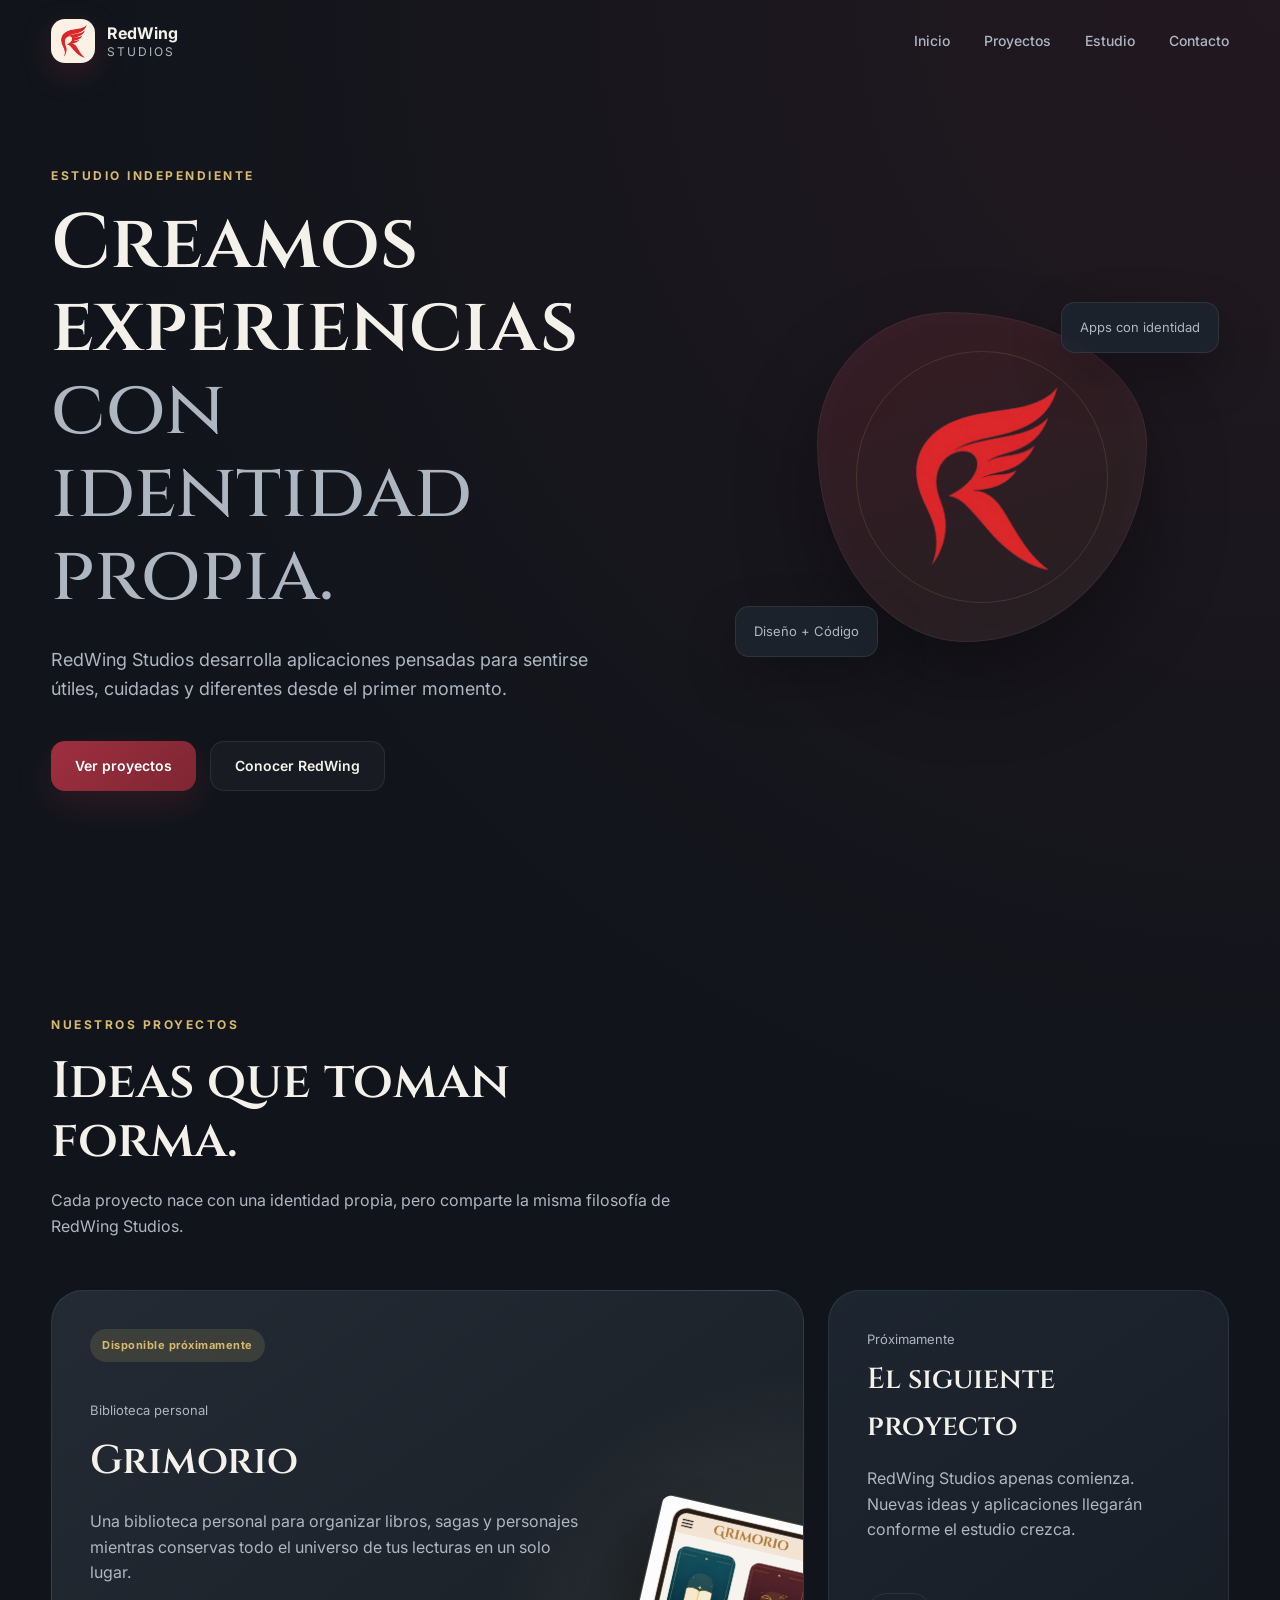
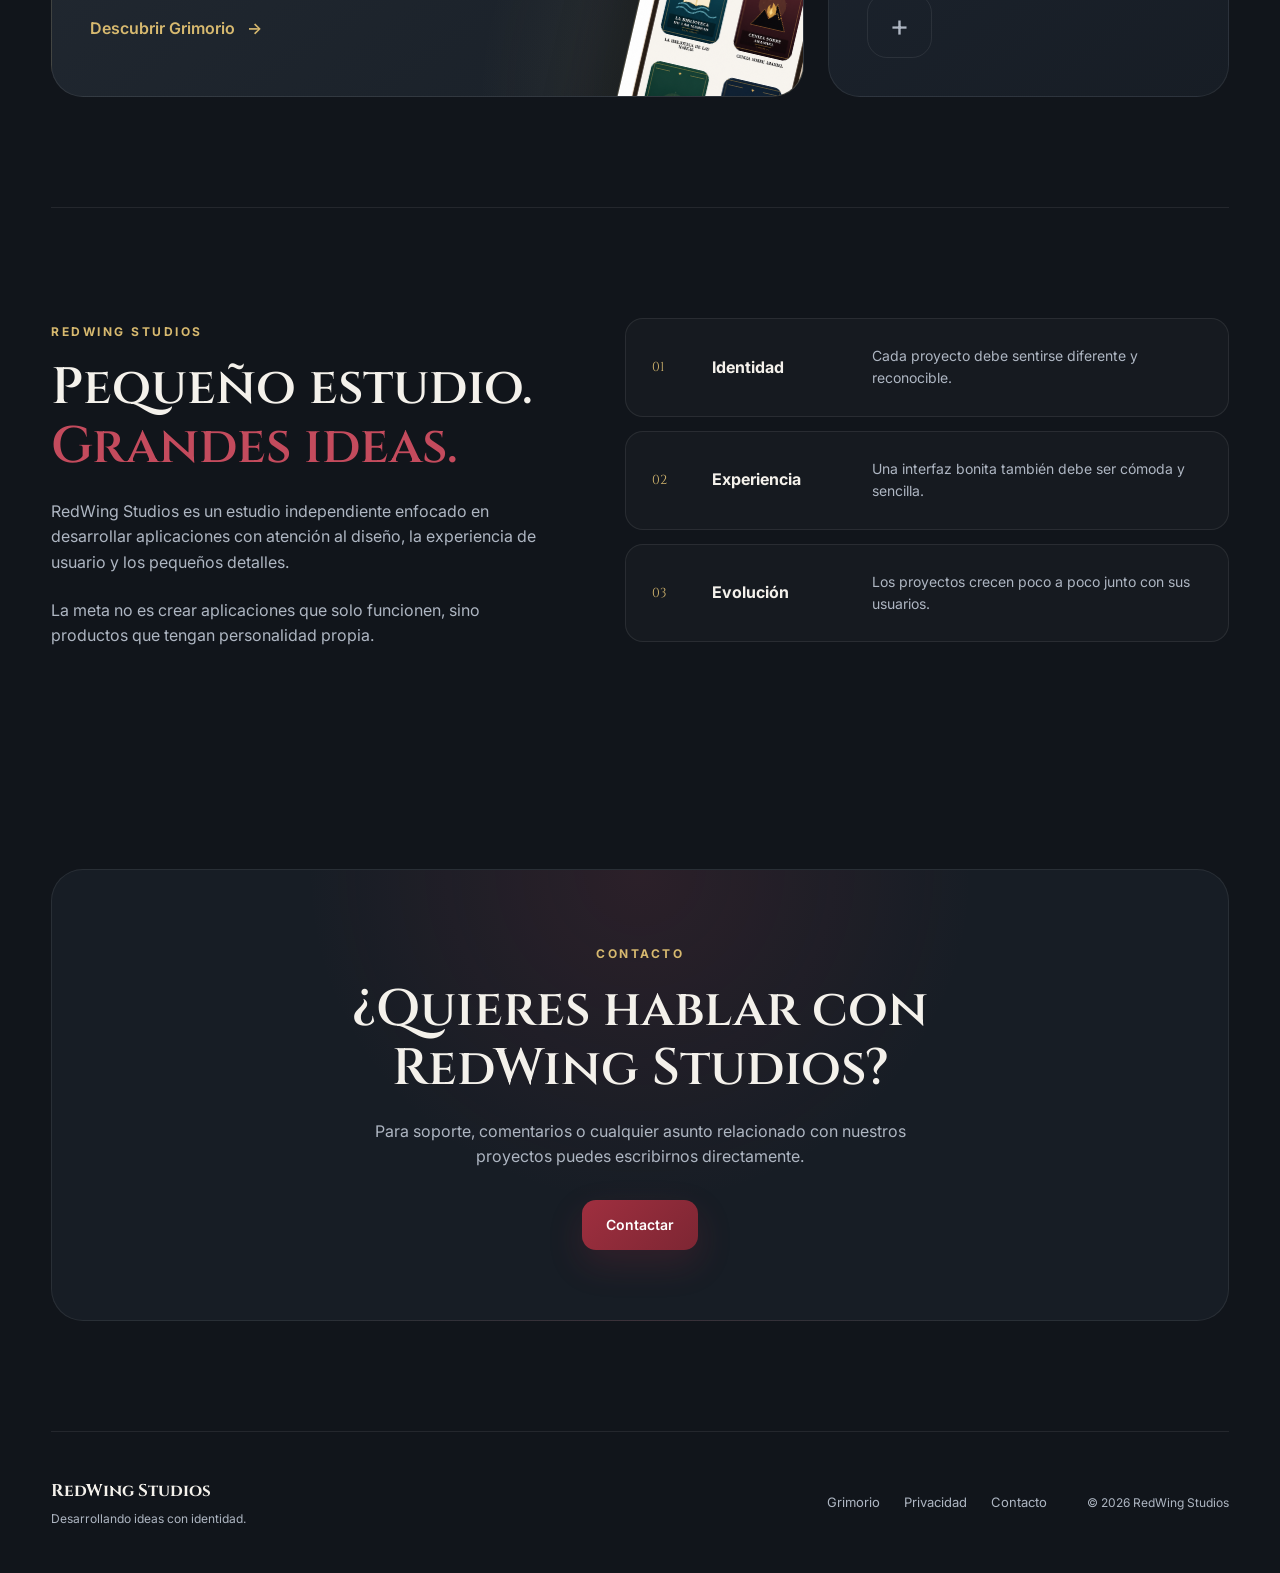
==== index.html @ 54a21e0b "Primer commit v 1.0.1" ====
<!DOCTYPE html>
<html lang="es">
<head>
    <meta charset="UTF-8">

    <meta name="viewport" content="width=device-width, initial-scale=1.0">

    <title>RedWing Studios</title>

    <meta
        name="description"
        content="RedWing Studios es un estudio independiente dedicado al desarrollo de aplicaciones con identidad, diseño cuidado y una experiencia de usuario sencilla."
    >

    <meta name="theme-color" content="#11151b">

    <!-- Open Graph -->
    <meta property="og:title" content="RedWing Studios">

    <meta
        property="og:description"
        content="Aplicaciones con identidad propia, diseño cuidado y atención a los pequeños detalles."
    >

    <meta property="og:type" content="website">

    <!-- Se puede activar cuando la web tenga URL pública -->
    <!--
    <meta property="og:url" content="https://redwingstudios.com/">
    <meta property="og:image" content="https://redwingstudios.com/src/redwing_social.png">
    -->

    <!-- Favicon -->
    <link
        rel="icon"
        type="image/png"
        href="src/redwing_logo_nobg.png"
    >

    <!-- CSS -->
    <link
        rel="stylesheet"
        href="css/styles.css"
    >

    <!-- Google Fonts -->
    <link
        rel="preconnect"
        href="https://fonts.googleapis.com"
    >

    <link
        rel="preconnect"
        href="https://fonts.gstatic.com"
        crossorigin
    >

    <link
        href="https://fonts.googleapis.com/css2?family=Cinzel:wght@500;600;700&family=Inter:wght@400;500;600;700&display=swap"
        rel="stylesheet"
    >
</head>


<body>


<!-- =========================
     NAVBAR
========================= -->

<header class="navbar">

    <a
        href="#inicio"
        class="brand"
        aria-label="Ir al inicio de RedWing Studios"
    >

        <div class="brand-icon">

            <img
                src="src/redwing_logo.png"
                alt="Logotipo de RedWing Studios"
            >

        </div>


        <div class="brand-text">

            <span class="brand-name">
                RedWing
            </span>

            <span class="brand-subtitle">
                Studios
            </span>

        </div>

    </a>


    <nav
        class="nav-links"
        id="mainNavigation"
        aria-label="Navegación principal"
    >

        <a href="#inicio">
            Inicio
        </a>

        <a href="#proyectos">
            Proyectos
        </a>

        <a href="#estudio">
            Estudio
        </a>

        <a href="#contacto">
            Contacto
        </a>

    </nav>


    <button
        class="menu-button"
        id="menuButton"
        type="button"
        aria-label="Abrir menú"
        aria-controls="mainNavigation"
        aria-expanded="false"
    >
        ☰
    </button>

</header>



<main>


    <!-- =========================
         HERO
    ========================= -->

    <section
        class="hero"
        id="inicio"
    >

        <div class="hero-content">

            <span class="eyebrow">
                ESTUDIO INDEPENDIENTE
            </span>


            <h1>
                Creamos experiencias

                <span>
                    con identidad propia.
                </span>
            </h1>


            <p>
                RedWing Studios desarrolla aplicaciones pensadas para sentirse
                útiles, cuidadas y diferentes desde el primer momento.
            </p>


            <div class="hero-actions">

                <a
                    href="#proyectos"
                    class="button primary"
                >
                    Ver proyectos
                </a>


                <a
                    href="#estudio"
                    class="button secondary"
                >
                    Conocer RedWing
                </a>

            </div>

        </div>



        <div class="hero-visual">

            <div class="wing-symbol">

                <img
                    src="src/redwing_logo_nobg.png"
                    alt="Símbolo de RedWing Studios"
                >

            </div>


            <div class="floating-card card-one">
                Apps con identidad
            </div>


            <div class="floating-card card-two">
                Diseño + Código
            </div>

        </div>

    </section>



    <!-- =========================
         PROYECTOS
    ========================= -->

    <section
        class="section projects"
        id="proyectos"
    >

        <div class="section-heading">

            <span class="eyebrow">
                NUESTROS PROYECTOS
            </span>


            <h2>
                Ideas que toman forma.
            </h2>


            <p>
                Cada proyecto nace con una identidad propia, pero comparte
                la misma filosofía de RedWing Studios.
            </p>

        </div>



        <div class="projects-grid">


            <!-- GRIMORIO -->

            <article class="project-card grimorio-card">

                <div class="project-badge">
                    Disponible próximamente
                </div>


                <div class="project-content">

                    <span class="project-type">
                        Biblioteca personal
                    </span>


                    <h3>
                        Grimorio
                    </h3>


                    <p>
                        Una biblioteca personal para organizar libros,
                        sagas y personajes mientras conservas todo el
                        universo de tus lecturas en un solo lugar.
                    </p>


                    <a
                        href="grimorio/index.html"
                        class="project-link"
                        aria-label="Descubrir Grimorio"
                    >

                        Descubrir Grimorio

                        <span aria-hidden="true">
                            →
                        </span>

                    </a>

                </div>


                <div
                    class="project-decoration"
                    aria-hidden="true"
                >

                    <div class="book-shape"></div>

                </div>

            </article>



            <!-- FUTURO -->

            <article class="project-card future-card">

                <div class="project-content">

                    <span class="project-type">
                        Próximamente
                    </span>


                    <h3>
                        El siguiente proyecto
                    </h3>


                    <p>
                        RedWing Studios apenas comienza. Nuevas ideas
                        y aplicaciones llegarán conforme el estudio crezca.
                    </p>

                </div>


                <div
                    class="future-symbol"
                    aria-hidden="true"
                >
                    +
                </div>

            </article>


        </div>

    </section>



    <!-- =========================
         ESTUDIO
    ========================= -->

    <section
        class="section studio"
        id="estudio"
    >

        <div class="studio-grid">


            <div class="studio-copy">

                <span class="eyebrow">
                    REDWING STUDIOS
                </span>


                <h2>
                    Pequeño estudio.

                    <span>
                        Grandes ideas.
                    </span>
                </h2>


                <p>
                    RedWing Studios es un estudio independiente enfocado
                    en desarrollar aplicaciones con atención al diseño,
                    la experiencia de usuario y los pequeños detalles.
                </p>


                <p>
                    La meta no es crear aplicaciones que solo funcionen,
                    sino productos que tengan personalidad propia.
                </p>

            </div>



            <div class="values">


                <div class="value-card">

                    <span>
                        01
                    </span>

                    <h3>
                        Identidad
                    </h3>

                    <p>
                        Cada proyecto debe sentirse diferente y reconocible.
                    </p>

                </div>



                <div class="value-card">

                    <span>
                        02
                    </span>

                    <h3>
                        Experiencia
                    </h3>

                    <p>
                        Una interfaz bonita también debe ser cómoda y sencilla.
                    </p>

                </div>



                <div class="value-card">

                    <span>
                        03
                    </span>

                    <h3>
                        Evolución
                    </h3>

                    <p>
                        Los proyectos crecen poco a poco junto con sus usuarios.
                    </p>

                </div>


            </div>

        </div>

    </section>



    <!-- =========================
         CONTACTO
    ========================= -->

    <section
        class="section contact"
        id="contacto"
    >

        <div class="contact-box">

            <span class="eyebrow">
                CONTACTO
            </span>


            <h2>
                ¿Quieres hablar con RedWing Studios?
            </h2>


            <p>
                Para soporte, comentarios o cualquier asunto relacionado
                con nuestros proyectos puedes escribirnos directamente.
            </p>


            <a
                href="mailto:redwingstudios805@gmail.com"
                class="button primary"
            >
                Contactar
            </a>

        </div>

    </section>


</main>



<!-- =========================
     FOOTER
========================= -->

<footer>

    <div>

        <strong>
            RedWing Studios
        </strong>

        <p>
            Desarrollando ideas con identidad.
        </p>

    </div>


    <div class="footer-links">

        <a href="grimorio/index.html">
            Grimorio
        </a>

        <a href="privacidad/grimorio.html">
            Privacidad
        </a>

        <a href="mailto:redwingstudios805@gmail.com">
            Contacto
        </a>

    </div>


    <p class="copyright">
        © 2026 RedWing Studios
    </p>

</footer>



<script src="js/main.js"></script>

</body>
</html>
---- css/styles.css ----
/* =========================
   VARIABLES
========================= */

:root {
    --bg-main: #11151b;
    --bg-secondary: #171d25;
    --bg-card: #1d2530;
    --bg-soft: #222b37;

    --text-main: #f4f1eb;
    --text-secondary: #aeb6c2;

    --accent-red: #9f2f3f;
    --accent-red-light: #c44b5d;

    --accent-gold: #d7b96f;
    --accent-gold-soft: rgba(215, 185, 111, 0.15);

    --border: rgba(255, 255, 255, 0.08);

    --radius-small: 12px;
    --radius-medium: 20px;
    --radius-large: 32px;

    --max-width: 1180px;

    --transition: 0.3s ease;
}


/* =========================
   RESET
========================= */

* {
    margin: 0;
    padding: 0;
    box-sizing: border-box;
}

html {
    scroll-behavior: smooth;
}

body {
    min-height: 100vh;

    overflow-x: hidden;

    font-family: "Inter", sans-serif;

    background:
        radial-gradient(
            circle at top right,
            rgba(159, 47, 63, 0.12),
            transparent 35%
        ),
        var(--bg-main);

    color: var(--text-main);

    line-height: 1.6;
}

a {
    text-decoration: none;
    color: inherit;
}

img {
    display: block;
    max-width: 100%;
}

button {
    font-family: inherit;
}

button,
a {
    -webkit-tap-highlight-color: transparent;
}


/* ACCESIBILIDAD */

a:focus-visible,
button:focus-visible {
    outline: 2px solid var(--accent-gold);
    outline-offset: 4px;
}


/* Evita que el navbar tape el inicio de una sección
   cuando se navega mediante enlaces # */

section {
    scroll-margin-top: 25px;
}


/* =========================
   NAVBAR
========================= */

.navbar {
    width: min(92%, var(--max-width));
    height: 82px;

    margin: 0 auto;

    display: flex;
    align-items: center;
    justify-content: space-between;

    position: relative;

    z-index: 100;
}


/* =========================
   BRAND
========================= */

.brand {
    display: flex;
    align-items: center;

    gap: 12px;
}

.brand-icon {
    width: 44px;
    height: 44px;

    flex-shrink: 0;

    display: flex;
    justify-content: center;
    align-items: center;

    border-radius: 14px;

    overflow: hidden;

    background: transparent;

    box-shadow:
        0 10px 30px rgba(159, 47, 63, 0.25);
}

.brand-icon img {
    width: 100%;
    height: 100%;

    object-fit: contain;
}

.brand-text {
    display: flex;
    flex-direction: column;

    line-height: 1;
}

.brand-name {
    font-size: 16px;
    font-weight: 700;
}

.brand-subtitle {
    margin-top: 5px;

    color: var(--text-secondary);

    font-size: 12px;

    text-transform: uppercase;

    letter-spacing: 2px;
}


/* =========================
   NAV LINKS
========================= */

.nav-links {
    display: flex;
    align-items: center;

    gap: 34px;
}

.nav-links a {
    position: relative;

    color: var(--text-secondary);

    font-size: 14px;
    font-weight: 500;

    transition:
        color var(--transition);
}

.nav-links a:hover {
    color: var(--text-main);
}


/* Línea sutil al pasar el mouse */

.nav-links a::after {
    content: "";

    width: 0;
    height: 1px;

    position: absolute;

    left: 0;
    bottom: -5px;

    background: var(--accent-red-light);

    transition:
        width var(--transition);
}

.nav-links a:hover::after {
    width: 100%;
}


/* =========================
   MENU BUTTON
========================= */

.menu-button {
    width: 42px;
    height: 42px;

    display: none;

    justify-content: center;
    align-items: center;

    border: 1px solid transparent;

    border-radius: 12px;

    background: transparent;

    color: var(--text-main);

    font-size: 25px;

    cursor: pointer;

    transition:
        background var(--transition),
        border-color var(--transition);
}

.menu-button:hover {
    background: rgba(255, 255, 255, 0.04);

    border-color: var(--border);
}


/* =========================
   HERO
========================= */

.hero {
    width: min(92%, var(--max-width));

    min-height: calc(100vh - 82px);

    margin: 0 auto;

    display: grid;
    grid-template-columns: 1.1fr 0.9fr;

    align-items: center;

    gap: 80px;

    padding: 80px 0 110px;
}

.hero-content {
    max-width: 650px;
}


/* =========================
   EYEBROW
========================= */

.eyebrow {
    display: inline-block;

    margin-bottom: 18px;

    color: var(--accent-gold);

    font-size: 12px;
    font-weight: 700;

    letter-spacing: 2.5px;
}


/* =========================
   HERO TITLE
========================= */

.hero h1 {
    font-family: "Cinzel", serif;

    font-size: clamp(48px, 6vw, 78px);

    line-height: 1.08;

    font-weight: 600;
}

.hero h1 span {
    display: block;

    color: var(--text-secondary);

    font-weight: 500;
}


/* =========================
   HERO DESCRIPTION
========================= */

.hero-content > p {
    max-width: 580px;

    margin-top: 28px;

    color: var(--text-secondary);

    font-size: 18px;
}


/* =========================
   BUTTONS
========================= */

.hero-actions {
    display: flex;
    flex-wrap: wrap;

    gap: 14px;

    margin-top: 38px;
}

.button {
    min-height: 50px;

    padding: 0 24px;

    display: inline-flex;
    justify-content: center;
    align-items: center;

    border-radius: 14px;

    font-size: 14px;
    font-weight: 600;

    transition:
        transform var(--transition),
        background var(--transition),
        border-color var(--transition),
        box-shadow var(--transition);
}

.button.primary {
    background:
        linear-gradient(
            135deg,
            var(--accent-red),
            #7d2633
        );

    color: white;

    box-shadow:
        0 14px 35px rgba(159, 47, 63, 0.2);
}

.button.primary:hover {
    transform: translateY(-3px);

    box-shadow:
        0 18px 40px rgba(159, 47, 63, 0.3);
}

.button.secondary {
    border: 1px solid var(--border);

    background: rgba(255, 255, 255, 0.03);

    color: var(--text-main);
}

.button.secondary:hover {
    background: rgba(255, 255, 255, 0.07);

    border-color: rgba(255, 255, 255, 0.13);
}


/* =========================
   HERO VISUAL
========================= */

.hero-visual {
    min-height: 520px;

    position: relative;

    display: flex;
    justify-content: center;
    align-items: center;
}


/* =========================
   BIG SYMBOL
========================= */

.wing-symbol {
    width: 330px;
    height: 330px;

    border-radius:
        40% 60% 55% 45% /
        40% 40% 60% 60%;

    display: flex;
    justify-content: center;
    align-items: center;

    position: relative;

    background:
        linear-gradient(
            145deg,
            rgba(159, 47, 63, 0.22),
            rgba(215, 185, 111, 0.06)
        );

    border:
        1px solid rgba(255, 255, 255, 0.06);

    box-shadow:
        inset 0 0 60px rgba(255, 255, 255, 0.02),
        0 40px 80px rgba(0, 0, 0, 0.35);
}

.wing-symbol::before {
    content: "";

    width: 250px;
    height: 250px;

    position: absolute;

    border-radius: 50%;

    border:
        1px solid rgba(215, 185, 111, 0.15);
}

.wing-symbol img {
    width: 75%;
    height: 75%;

    position: relative;

    z-index: 2;

    object-fit: contain;
}


/* =========================
   FLOATING CARDS
========================= */

.floating-card {
    position: absolute;

    padding: 14px 18px;

    border-radius: 14px;

    background:
        rgba(29, 37, 48, 0.85);

    backdrop-filter: blur(18px);
    -webkit-backdrop-filter: blur(18px);

    border: 1px solid var(--border);

    color: var(--text-secondary);

    font-size: 13px;

    box-shadow:
        0 20px 50px rgba(0, 0, 0, 0.25);
}

.card-one {
    top: 85px;
    right: 10px;
}

.card-two {
    bottom: 80px;
    left: 0;
}


/* =========================
   GENERAL SECTIONS
========================= */

.section {
    width: min(92%, var(--max-width));

    margin: 0 auto;

    padding: 110px 0;
}

.section-heading {
    max-width: 640px;

    margin-bottom: 50px;
}

.section-heading h2,
.studio-copy h2,
.contact-box h2 {
    font-family: "Cinzel", serif;

    font-size: clamp(34px, 4vw, 52px);

    line-height: 1.15;

    font-weight: 600;
}

.section-heading > p {
    margin-top: 18px;

    color: var(--text-secondary);
}


/* =========================
   PROJECTS
========================= */

.projects-grid {
    display: grid;

    grid-template-columns: 1.5fr 0.8fr;

    gap: 24px;
}


/* =========================
   PROJECT CARD
========================= */

.project-card {
    min-height: 390px;

    padding: 38px;

    border-radius: var(--radius-large);

    position: relative;

    overflow: hidden;

    border: 1px solid var(--border);

    background:
        linear-gradient(
            145deg,
            var(--bg-card),
            var(--bg-secondary)
        );

    transition:
        transform var(--transition),
        border-color var(--transition);
}

.project-card:hover {
    transform: translateY(-5px);

    border-color:
        rgba(255, 255, 255, 0.13);
}


/* =========================
   GRIMORIO CARD
========================= */

.grimorio-card {
    background:
        radial-gradient(
            circle at bottom right,
            rgba(215, 185, 111, 0.16),
            transparent 38%
        ),
        linear-gradient(
            145deg,
            #232a33,
            #192028
        );
}

.project-badge {
    display: inline-block;

    padding: 8px 12px;

    border-radius: 999px;

    background: var(--accent-gold-soft);

    color: var(--accent-gold);

    font-size: 11px;
    font-weight: 700;

    letter-spacing: 0.5px;
}

.project-content {
    max-width: 540px;

    position: relative;

    z-index: 2;
}

.project-type {
    display: block;

    margin-top: 38px;

    color: var(--text-secondary);

    font-size: 13px;
}

.project-card h3 {
    margin-top: 8px;

    font-family: "Cinzel", serif;

    font-size: 40px;
    font-weight: 600;
}

.project-card p {
    max-width: 500px;

    margin-top: 16px;

    color: var(--text-secondary);
}

.project-link {
    margin-top: 30px;

    display: inline-flex;
    align-items: center;

    gap: 12px;

    color: var(--accent-gold);

    font-weight: 600;

    transition:
        color var(--transition);
}

.project-link span {
    transition:
        transform var(--transition);
}

.project-link:hover span {
    transform: translateX(5px);
}


/* =========================
   GRIMORIO SCREENSHOT
========================= */

.project-decoration {
    width: 280px;
    height: 280px;

    position: absolute;

    right: -40px;
    bottom: -65px;
}

.book-shape {
    width: 190px;
    height: 250px;

    position: absolute;

    right: 20px;
    bottom: 0;

    border-radius:
        12px 24px 24px 12px;

    transform: rotate(13deg);

    background-image:
        url("../src/biblioteca_grimorio.png");

    background-size: cover;

    background-position:
        top center;

    background-repeat: no-repeat;

    border:
        1px solid rgba(215, 185, 111, 0.18);

    box-shadow:
        -20px 30px 50px rgba(0, 0, 0, 0.3);
}


/* =========================
   FUTURE CARD
========================= */

.future-card {
    display: flex;
    flex-direction: column;

    justify-content: space-between;
}

.future-card .project-type {
    margin-top: 0;
}

.future-card h3 {
    font-size: 29px;
}

.future-symbol {
    width: 65px;
    height: 65px;

    margin-top: 50px;

    border-radius: 20px;

    display: flex;
    justify-content: center;
    align-items: center;

    border: 1px solid var(--border);

    color: var(--text-secondary);

    font-size: 30px;
}


/* =========================
   STUDIO
========================= */

.studio {
    border-top:
        1px solid var(--border);
}

.studio-grid {
    display: grid;

    grid-template-columns:
        0.9fr 1.1fr;

    gap: 80px;

    align-items: start;
}

.studio-copy h2 span {
    display: block;

    color: var(--accent-red-light);
}

.studio-copy p {
    max-width: 520px;

    margin-top: 22px;

    color: var(--text-secondary);
}


/* =========================
   VALUES
========================= */

.values {
    display: flex;
    flex-direction: column;

    gap: 14px;
}

.value-card {
    padding: 26px;

    display: grid;

    grid-template-columns:
        50px 150px 1fr;

    align-items: center;

    gap: 10px;

    border:
        1px solid var(--border);

    border-radius: 18px;

    background:
        rgba(255, 255, 255, 0.025);

    transition:
        transform var(--transition),
        background var(--transition);
}

.value-card:hover {
    background:
        rgba(255, 255, 255, 0.045);

    transform: translateX(4px);
}

.value-card > span {
    color: var(--accent-gold);

    font-family: "Cinzel", serif;

    font-size: 13px;
}

.value-card h3 {
    font-size: 16px;
}

.value-card p {
    color: var(--text-secondary);

    font-size: 14px;
}


/* =========================
   CONTACT
========================= */

.contact-box {
    padding: 70px;

    text-align: center;

    border-radius:
        var(--radius-large);

    border:
        1px solid var(--border);

    background:
        radial-gradient(
            circle at top center,
            rgba(159, 47, 63, 0.15),
            transparent 45%
        ),
        var(--bg-secondary);
}

.contact-box h2 {
    max-width: 700px;

    margin: 0 auto;
}

.contact-box p {
    max-width: 600px;

    margin:
        20px auto
        30px;

    color: var(--text-secondary);
}


/* =========================
   FOOTER
========================= */

footer {
    width:
        min(92%, var(--max-width));

    margin: 0 auto;

    padding: 45px 0;

    border-top:
        1px solid var(--border);

    display: grid;

    grid-template-columns:
        1fr auto auto;

    gap: 40px;

    align-items: center;
}

footer strong {
    font-family: "Cinzel", serif;

    font-size: 17px;
}

footer > div:first-child p {
    margin-top: 5px;

    color: var(--text-secondary);

    font-size: 12px;
}

.footer-links {
    display: flex;

    gap: 24px;

    color: var(--text-secondary);

    font-size: 13px;
}

.footer-links a {
    transition:
        color var(--transition);
}

.footer-links a:hover {
    color: var(--text-main);
}

.copyright {
    color: var(--text-secondary);

    font-size: 12px;
}


/* =========================
   TABLET / MOBILE NAV
========================= */

@media (max-width: 900px) {

    .nav-links {
        width: 220px;

        display: none;

        position: absolute;

        top: 72px;
        right: 0;

        padding: 20px;

        flex-direction: column;
        align-items: flex-start;

        gap: 18px;

        border-radius: 18px;

        background:
            rgba(29, 37, 48, 0.97);

        backdrop-filter: blur(16px);
        -webkit-backdrop-filter: blur(16px);

        border:
            1px solid var(--border);

        box-shadow:
            0 20px 40px rgba(0, 0, 0, 0.35);
    }

    .nav-links.active {
        display: flex;
    }

    .nav-links a {
        width: 100%;
    }

    .menu-button {
        display: flex;
    }


    /* HERO */

    .hero {
        grid-template-columns: 1fr;

        min-height: auto;

        padding-top: 80px;

        gap: 30px;
    }

    .hero-visual {
        min-height: 420px;
    }

    .wing-symbol {
        width: 270px;
        height: 270px;
    }

    .wing-symbol::before {
        width: 200px;
        height: 200px;
    }


    /* PROJECTS */

    .projects-grid {
        grid-template-columns: 1fr;
    }


    /* STUDIO */

    .studio-grid {
        grid-template-columns: 1fr;

        gap: 50px;
    }

    .value-card {
        grid-template-columns:
            45px 120px 1fr;
    }


    /* FOOTER */

    footer {
        grid-template-columns: 1fr;

        gap: 22px;
    }
}


/* =========================
   MOBILE
========================= */

@media (max-width: 600px) {

    .navbar {
        height: 72px;
    }


    /* HERO */

    .hero {
        padding:
            60px 0
            85px;
    }

    .hero h1 {
        font-size: 42px;
    }

    .hero-content > p {
        font-size: 16px;
    }

    .hero-actions {
        flex-direction: column;
    }

    .button {
        width: 100%;
    }


    /* HERO VISUAL */

    .hero-visual {
        min-height: 330px;
    }

    .wing-symbol {
        width: 220px;
        height: 220px;
    }

    .wing-symbol::before {
        width: 165px;
        height: 165px;
    }

    .floating-card {
        padding: 10px 13px;

        font-size: 11px;
    }

    .card-one {
        top: 25px;
        right: 0;
    }

    .card-two {
        bottom: 25px;
        left: 0;
    }


    /* SECTIONS */

    .section {
        padding: 80px 0;
    }


    /* PROJECTS */

    .project-card {
        min-height: 360px;

        padding: 27px;
    }

    .project-card h3 {
        font-size: 32px;
    }

    .project-decoration {
        right: -70px;
        bottom: -75px;

        opacity: 0.48;
    }


    /* VALUES */

    .value-card {
        display: block;
    }

    .value-card h3 {
        margin-top: 10px;
    }

    .value-card p {
        margin-top: 7px;
    }


    /* CONTACT */

    .contact-box {
        padding: 45px 25px;
    }


    /* FOOTER */

    .footer-links {
        flex-wrap: wrap;
    }
}


/* =========================
   VERY SMALL DEVICES
========================= */

@media (max-width: 380px) {

    .hero h1 {
        font-size: 36px;
    }

    .brand-subtitle {
        letter-spacing: 1.5px;
    }

    .wing-symbol {
        width: 195px;
        height: 195px;
    }

    .wing-symbol::before {
        width: 145px;
        height: 145px;
    }
}


/* =========================
   REDUCED MOTION
========================= */

@media (prefers-reduced-motion: reduce) {

    html {
        scroll-behavior: auto;
    }

    *,
    *::before,
    *::after {
        transition-duration: 0.01ms !important;
        animation-duration: 0.01ms !important;
        animation-iteration-count: 1 !important;
    }
}
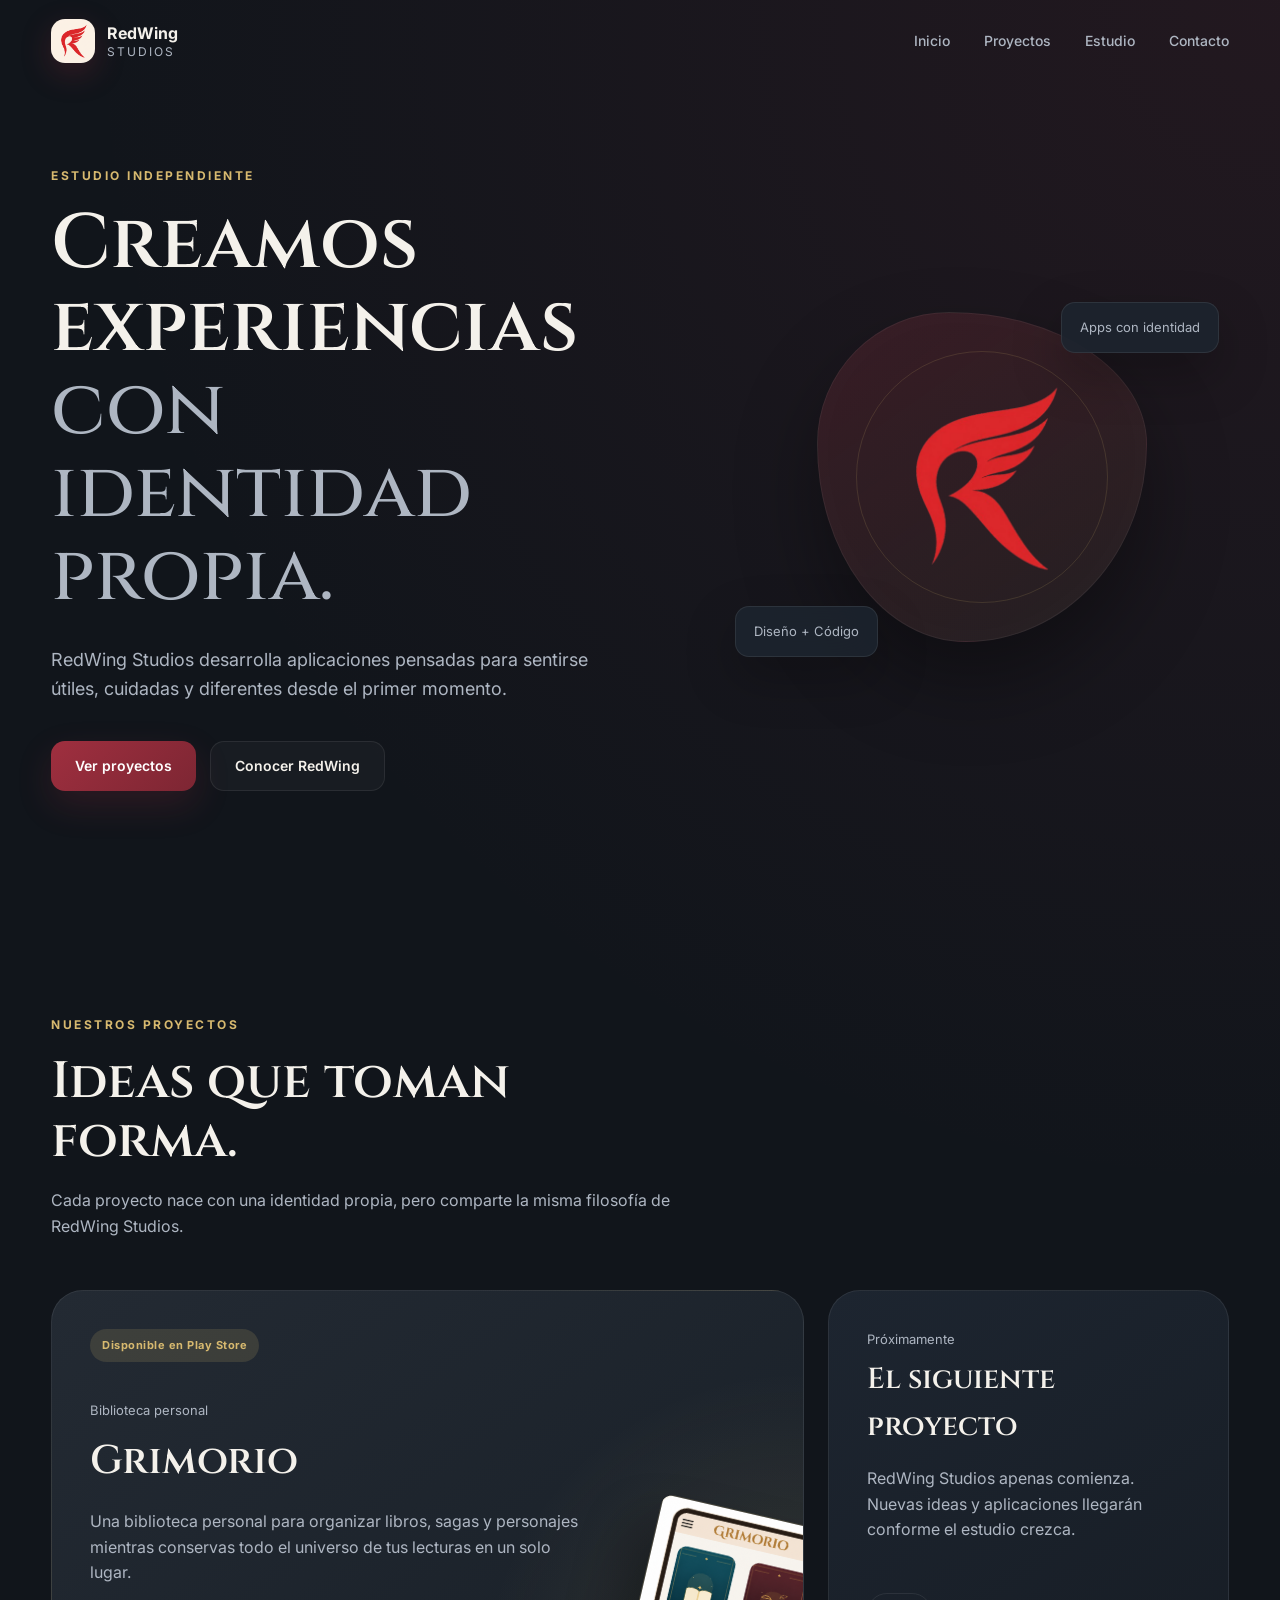
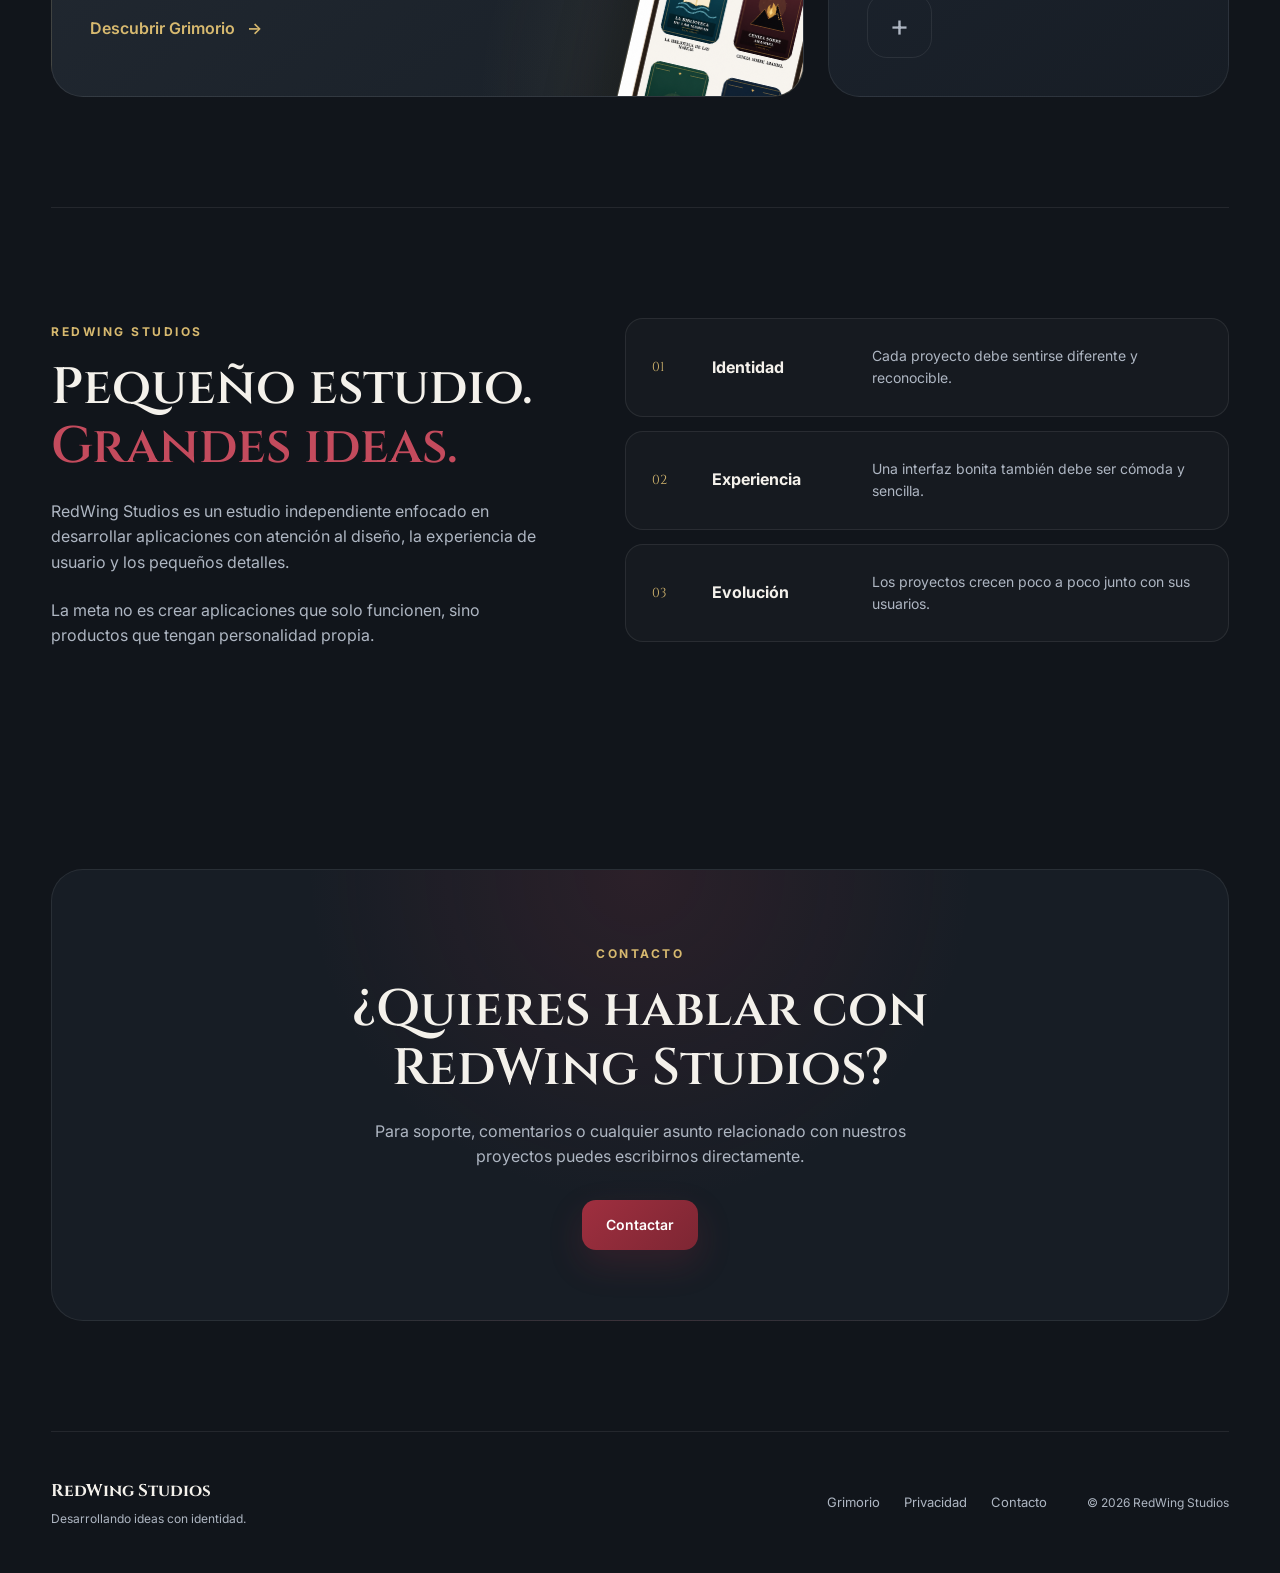
==== commit 9db32f8a: "Update index.html" ====
--- a/index.html
+++ b/index.html
@@ -264,7 +264,7 @@
             <article class="project-card grimorio-card">
 
                 <div class="project-badge">
-                    Disponible próximamente
+                    Disponible en Play Store
                 </div>
 
 
@@ -555,4 +555,4 @@
 <script src="js/main.js"></script>
 
 </body>
-</html>+</html>
